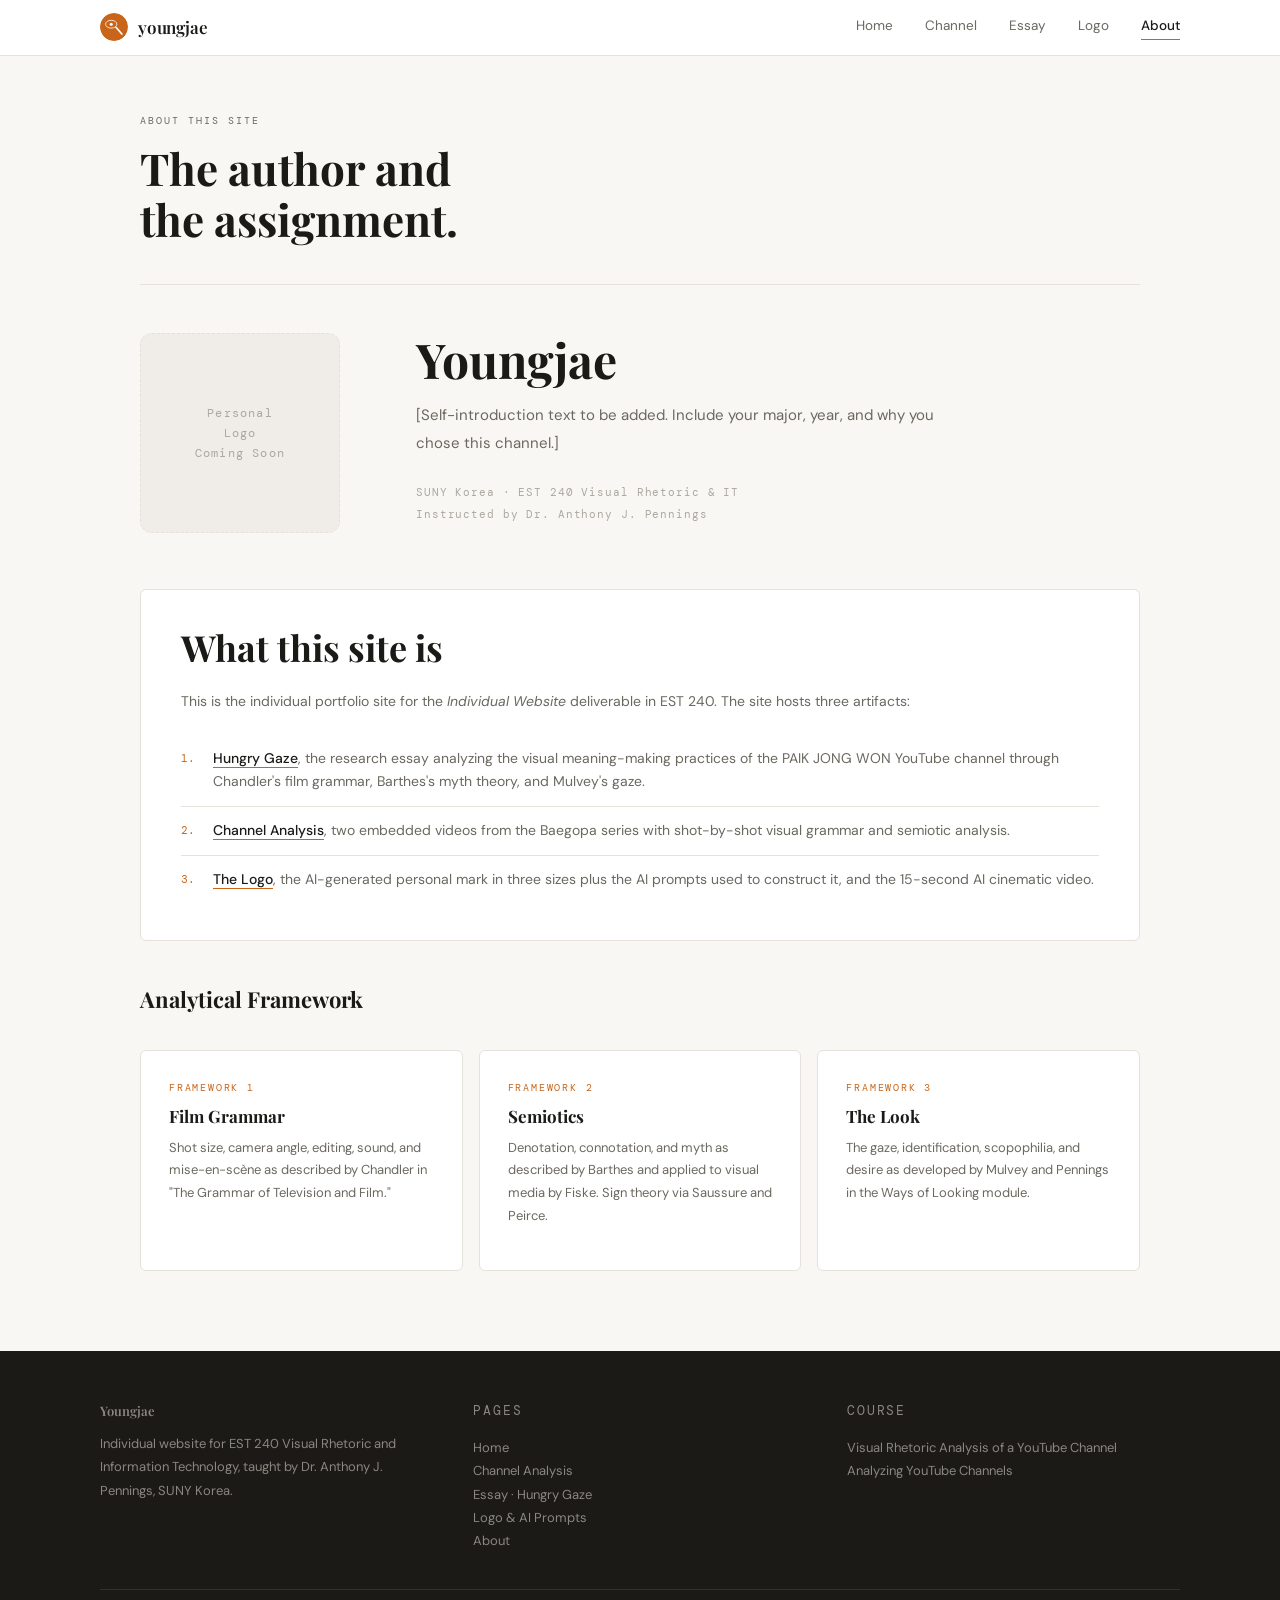
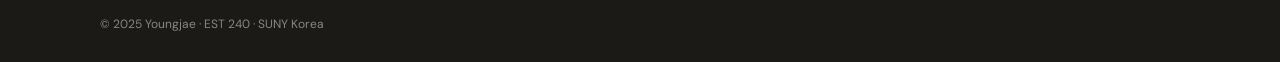
==== about.html @ f931a9ca "Add files via upload" ====
<!DOCTYPE html>
<html lang="en">
<head>
<meta charset="UTF-8">
<meta name="viewport" content="width=device-width, initial-scale=1.0">
<title>About — Hungry Gaze</title>
<link rel="stylesheet" href="style.css">
<style>
.about-header { padding: 56px 0 40px; border-bottom: 1px solid var(--border); margin-bottom: 48px; }
.about-header-label {
  font-family: var(--mono);
  font-size: 10px;
  letter-spacing: 0.2em;
  text-transform: uppercase;
  color: var(--muted);
  margin-bottom: 14px;
  display: block;
}
.about-layout {
  display: grid;
  grid-template-columns: 220px 1fr;
  gap: 56px;
  align-items: start;
  margin-bottom: 56px;
}
.about-logo-box {
  width: 200px;
  height: 200px;
  border-radius: 12px;
}
.about-name {
  font-family: var(--serif);
  font-size: clamp(32px, 4vw, 48px);
  font-weight: 700;
  margin-bottom: 16px;
  line-height: 1.1;
}
.about-bio {
  font-size: 15px;
  line-height: 1.85;
  color: var(--muted);
  max-width: 520px;
  margin-bottom: 24px;
}
.about-meta {
  font-family: var(--mono);
  font-size: 11px;
  letter-spacing: 0.08em;
  color: var(--light);
  line-height: 2;
}
.what-section {
  background: var(--white);
  border: 1px solid var(--border);
  border-radius: var(--radius);
  padding: 36px 40px;
  margin-bottom: 24px;
}
.what-section h2 {
  font-family: var(--serif);
  font-size: clamp(26px, 3.5vw, 36px);
  font-weight: 700;
  margin-bottom: 20px;
  line-height: 1.2;
}
.what-list { list-style: none; counter-reset: items; }
.what-list li {
  counter-increment: items;
  padding: 12px 0 12px 32px;
  position: relative;
  border-bottom: 1px solid var(--border);
  font-size: 14px;
  color: var(--muted);
  line-height: 1.7;
}
.what-list li:last-child { border-bottom: none; }
.what-list li::before {
  content: counter(items) ".";
  position: absolute;
  left: 0;
  font-family: var(--mono);
  font-size: 11px;
  color: var(--accent);
  top: 14px;
}
.what-list li a { color: var(--accent); border-bottom: 1px solid var(--accent); }
.what-list li strong { color: var(--text); font-weight: 500; }
.framework-cards {
  display: grid;
  grid-template-columns: repeat(3, 1fr);
  gap: 16px;
  margin-top: 32px;
  margin-bottom: 60px;
}
@media (max-width: 720px) {
  .about-layout { grid-template-columns: 1fr; }
  .about-logo-box { width: 160px; height: 160px; }
  .framework-cards { grid-template-columns: 1fr; }
  .what-section { padding: 24px 20px; }
}
</style>
</head>
<body>

<nav class="nav">
  <div class="nav-inner">
    <a href="index.html" class="nav-brand">
      <img src="logo-small-icon.svg" style="width:28px;height:28px;border-radius:50%;" alt="logo">
      youngjae
    </a>
    <div class="nav-links">
      <a href="index.html">Home</a>
      <a href="channel.html">Channel</a>
      <a href="essay.html">Essay</a>
      <a href="logo.html">Logo</a>
      <a href="about.html" class="active">About</a>
    </div>
  </div>
</nav>

<div class="page-wrap">

  <div class="about-header">
    <span class="about-header-label">About this site</span>
    <h1 class="section-title" style="font-size:clamp(28px,4vw,44px);">The author and<br>the assignment.</h1>
  </div>

  <!-- Author section -->
  <div class="about-layout">
    <div>
      <div class="placeholder about-logo-box">Personal<br>Logo<br>Coming Soon</div>
    </div>
    <div>
      <h2 class="about-name">Youngjae</h2>
      <p class="about-bio">
        [Self-introduction text to be added. Include your major, year, and why you chose this channel.]
      </p>
      <p class="about-meta">
        SUNY Korea · EST 240 Visual Rhetoric &amp; IT<br>
        Instructed by Dr. Anthony J. Pennings
      </p>
    </div>
  </div>

  <!-- What this site is -->
  <div class="what-section">
    <h2>What this site is</h2>
    <p style="font-size:14px;color:var(--muted);margin-bottom:20px;line-height:1.8;">
      This is the individual portfolio site for the <em>Individual Website</em> deliverable in EST 240.
      The site hosts three artifacts:
    </p>
    <ol class="what-list">
      <li>
        <a href="essay.html"><strong>Hungry Gaze</strong></a>, the research essay analyzing the
        visual meaning-making practices of the PAIK JONG WON YouTube channel through
        Chandler's film grammar, Barthes's myth theory, and Mulvey's gaze.
      </li>
      <li>
        <a href="channel.html"><strong>Channel Analysis</strong></a>, two embedded videos from
        the Baegopa series with shot-by-shot visual grammar and semiotic analysis.
      </li>
      <li>
        <a href="logo.html"><strong>The Logo</strong></a>, the AI-generated personal mark in
        three sizes plus the AI prompts used to construct it, and the 15-second
        AI cinematic video.
      </li>
    </ol>
  </div>

  <!-- Analytical Framework -->
  <h2 style="font-family:var(--serif);font-size:22px;font-weight:700;margin:40px 0 20px;">Analytical Framework</h2>
  <div class="framework-cards">
    <div class="card">
      <p class="card-label">Framework 1</p>
      <h3 class="card-title" style="font-size:17px;">Film Grammar</h3>
      <p class="card-body" style="font-size:13px;">Shot size, camera angle, editing, sound, and mise-en-scène as described by Chandler in "The Grammar of Television and Film."</p>
    </div>
    <div class="card">
      <p class="card-label">Framework 2</p>
      <h3 class="card-title" style="font-size:17px;">Semiotics</h3>
      <p class="card-body" style="font-size:13px;">Denotation, connotation, and myth as described by Barthes and applied to visual media by Fiske. Sign theory via Saussure and Peirce.</p>
    </div>
    <div class="card">
      <p class="card-label">Framework 3</p>
      <h3 class="card-title" style="font-size:17px;">The Look</h3>
      <p class="card-body" style="font-size:13px;">The gaze, identification, scopophilia, and desire as developed by Mulvey and Pennings in the Ways of Looking module.</p>
    </div>
  </div>

</div>

<footer class="footer">
  <div class="footer-inner">
    <div class="footer-col">
      <p class="footer-col-title">Youngjae</p>
      <p>Individual website for EST 240 Visual Rhetoric and Information Technology, taught by Dr. Anthony J. Pennings, SUNY Korea.</p>
    </div>
    <div class="footer-col">
      <p class="footer-col-label">Pages</p>
      <a href="index.html">Home</a>
      <a href="channel.html">Channel Analysis</a>
      <a href="essay.html">Essay · Hungry Gaze</a>
      <a href="logo.html">Logo &amp; AI Prompts</a>
      <a href="about.html">About</a>
    </div>
    <div class="footer-col">
      <p class="footer-col-label">Course</p>
      <a href="#">Visual Rhetoric Analysis of a YouTube Channel</a>
      <a href="#">Analyzing YouTube Channels</a>
    </div>
  </div>
  <div class="footer-bottom">
    <span>© 2025 Youngjae · EST 240 · SUNY Korea</span>
  </div>
</footer>

</body>
</html>
---- style.css ----
/* ============================================================
   HUNGRY GAZE — Shared Stylesheet
   EST 240 Visual Rhetoric & IT · SUNY Korea · Youngjae
   ============================================================ */

@import url('https://fonts.googleapis.com/css2?family=Playfair+Display:ital,wght@0,400;0,600;0,700;1,400;1,600&family=DM+Sans:wght@300;400;500&family=DM+Mono:wght@400;500&display=swap');

/* ── Variables ─────────────────────────────────────────── */
:root {
  --bg:           #f9f7f4;
  --white:        #ffffff;
  --text:         #1a1a17;
  --muted:        #6b6860;
  --light:        #aaa89f;
  --accent:       #c8651a;
  --accent-light: #fdf0e6;
  --border:       #e5e1db;
  --nav-bg:       #ffffff;
  --footer-bg:    #1c1a17;
  --footer-text:  #ede9e3;
  --footer-muted: #8a8680;
  --card-bg:      #ffffff;
  --max-w:        1080px;
  --radius:       6px;

  /* Fonts */
  --serif:  'Playfair Display', 'Times New Roman', Georgia, serif;
  --sans:   'DM Sans', -apple-system, sans-serif;
  --mono:   'DM Mono', 'Courier New', monospace;
}

/* ── Reset ─────────────────────────────────────────────── */
*, *::before, *::after { box-sizing: border-box; margin: 0; padding: 0; }
html { scroll-behavior: smooth; }
body {
  font-family: var(--sans);
  font-size: 15px;
  line-height: 1.7;
  background: var(--bg);
  color: var(--text);
  -webkit-font-smoothing: antialiased;
}
a { color: inherit; text-decoration: none; }
img { max-width: 100%; display: block; }

/* ── Navigation ─────────────────────────────────────────── */
.nav {
  position: sticky;
  top: 0;
  z-index: 999;
  background: var(--nav-bg);
  border-bottom: 1px solid var(--border);
  height: 56px;
  display: flex;
  align-items: center;
  padding: 0 40px;
}
.nav-inner {
  max-width: var(--max-w);
  margin: 0 auto;
  width: 100%;
  display: flex;
  align-items: center;
  justify-content: space-between;
}
.nav-brand {
  display: flex;
  align-items: center;
  gap: 10px;
  font-family: var(--serif);
  font-size: 17px;
  font-weight: 600;
  color: var(--text);
  letter-spacing: -0.01em;
}
.nav-logo-box {
  width: 28px;
  height: 28px;
  background: var(--accent);
  border-radius: 50%;
  display: flex;
  align-items: center;
  justify-content: center;
  color: white;
  font-family: var(--mono);
  font-size: 11px;
  font-weight: 500;
  letter-spacing: 0;
  flex-shrink: 0;
}
.nav-links {
  display: flex;
  align-items: center;
  gap: 32px;
}
.nav-links a {
  font-size: 13.5px;
  font-weight: 400;
  color: var(--muted);
  padding-bottom: 2px;
  border-bottom: 1.5px solid transparent;
  transition: color 0.15s, border-color 0.15s;
}
.nav-links a:hover { color: var(--text); }
.nav-links a.active {
  color: var(--text);
  border-bottom-color: var(--accent);
  font-weight: 500;
}

/* ── Footer ─────────────────────────────────────────────── */
.footer {
  background: var(--footer-bg);
  color: var(--footer-text);
  padding: 48px 40px 28px;
  margin-top: 80px;
}
.footer-inner {
  max-width: var(--max-w);
  margin: 0 auto;
  display: grid;
  grid-template-columns: 1fr 1fr 1fr;
  gap: 40px;
  padding-bottom: 36px;
  border-bottom: 1px solid rgba(255,255,255,0.1);
}
.footer-col-title {
  font-family: var(--serif);
  font-size: 15px;
  font-weight: 600;
  color: var(--footer-text);
  margin-bottom: 10px;
}
.footer-col p,
.footer-col a {
  font-size: 13px;
  color: var(--footer-muted);
  line-height: 1.8;
  display: block;
}
.footer-col a:hover { color: var(--footer-text); }
.footer-col-label {
  font-family: var(--mono);
  font-size: 10px;
  letter-spacing: 0.15em;
  text-transform: uppercase;
  color: var(--footer-muted);
  margin-bottom: 14px;
}
.footer-bottom {
  max-width: var(--max-w);
  margin: 24px auto 0;
  font-size: 12px;
  color: var(--footer-muted);
  display: flex;
  justify-content: space-between;
  align-items: center;
}

/* ── Page wrapper ───────────────────────────────────────── */
.page-wrap {
  max-width: var(--max-w);
  margin: 0 auto;
  padding: 0 40px;
}

/* ── Eyebrow label ──────────────────────────────────────── */
.eyebrow {
  font-family: var(--mono);
  font-size: 10.5px;
  letter-spacing: 0.18em;
  text-transform: uppercase;
  color: var(--accent);
  display: block;
  margin-bottom: 14px;
}

/* ── Section headings ───────────────────────────────────── */
.section-title {
  font-family: var(--serif);
  font-size: clamp(26px, 3.5vw, 38px);
  font-weight: 700;
  line-height: 1.15;
  color: var(--text);
}

/* ── Cards ──────────────────────────────────────────────── */
.card {
  background: var(--card-bg);
  border: 1px solid var(--border);
  border-radius: var(--radius);
  padding: 28px 28px 24px;
  transition: border-color 0.2s, box-shadow 0.2s;
}
.card:hover {
  border-color: var(--accent);
  box-shadow: 0 4px 16px rgba(200,101,26,0.08);
}
.card-label {
  font-family: var(--mono);
  font-size: 10px;
  letter-spacing: 0.18em;
  text-transform: uppercase;
  color: var(--accent);
  margin-bottom: 10px;
}
.card-title {
  font-family: var(--serif);
  font-size: 19px;
  font-weight: 700;
  margin-bottom: 10px;
  line-height: 1.2;
}
.card-body {
  font-size: 13.5px;
  color: var(--muted);
  line-height: 1.75;
  margin-bottom: 18px;
}
.card-link {
  font-size: 13px;
  font-weight: 500;
  color: var(--accent);
  border-bottom: 1px solid var(--accent);
  padding-bottom: 1px;
  transition: opacity 0.15s;
}
.card-link:hover { opacity: 0.7; }

/* ── Buttons ─────────────────────────────────────────────── */
.btn {
  display: inline-block;
  padding: 10px 22px;
  font-size: 13.5px;
  font-weight: 500;
  border: 1.5px solid var(--text);
  border-radius: 3px;
  color: var(--text);
  transition: background 0.15s, color 0.15s;
  cursor: pointer;
}
.btn:hover { background: var(--text); color: var(--white); }
.btn-accent {
  border-color: var(--accent);
  color: var(--accent);
}
.btn-accent:hover { background: var(--accent); color: var(--white); }

/* ── Placeholder box ────────────────────────────────────── */
.placeholder {
  background: #f0ede8;
  border: 1.5px dashed var(--border);
  border-radius: var(--radius);
  display: flex;
  align-items: center;
  justify-content: center;
  color: var(--light);
  font-size: 12px;
  font-family: var(--mono);
  letter-spacing: 0.1em;
  text-align: center;
  padding: 12px;
}

/* ── Divider ─────────────────────────────────────────────── */
.divider { border: none; border-top: 1px solid var(--border); margin: 48px 0; }

/* ── Video embed ─────────────────────────────────────────── */
.video-wrap {
  position: relative;
  padding-bottom: 56.25%;
  height: 0;
  border-radius: var(--radius);
  overflow: hidden;
  border: 1px solid var(--border);
  background: #111;
}
.video-wrap iframe {
  position: absolute;
  top: 0; left: 0;
  width: 100%; height: 100%;
  border: none;
}
.video-caption {
  font-size: 12px;
  color: var(--light);
  margin-top: 8px;
  font-style: italic;
  font-family: var(--serif);
}

/* ── Tag pills ──────────────────────────────────────────── */
.tags { display: flex; gap: 8px; flex-wrap: wrap; margin-top: 14px; }
.tag {
  font-family: var(--mono);
  font-size: 10.5px;
  padding: 4px 12px;
  border-radius: 20px;
  background: var(--accent-light);
  color: var(--accent);
  letter-spacing: 0.05em;
}

/* ── Analysis card highlight ────────────────────────────── */
.highlight-bar {
  border-left: 3px solid var(--accent);
  padding: 8px 14px;
  background: var(--accent-light);
  font-size: 12.5px;
  color: var(--accent);
  margin-top: 14px;
  border-radius: 0 4px 4px 0;
  line-height: 1.6;
}

/* ── Table ──────────────────────────────────────────────── */
.table-wrap { overflow-x: auto; margin: 24px 0; }
table { width: 100%; border-collapse: collapse; font-size: 13.5px; }
th {
  text-align: left;
  padding: 10px 14px;
  font-family: var(--mono);
  font-size: 10px;
  letter-spacing: 0.15em;
  text-transform: uppercase;
  color: var(--muted);
  background: #f0ede8;
  border: 1px solid var(--border);
  font-weight: 400;
}
td {
  padding: 12px 14px;
  border: 1px solid var(--border);
  vertical-align: top;
  line-height: 1.7;
  color: var(--muted);
}
td:first-child { font-weight: 500; color: var(--text); width: 140px; background: #faf8f5; }

/* ── Stat numbers ───────────────────────────────────────── */
.stat-row {
  display: flex;
  gap: 40px;
  margin: 28px 0;
  flex-wrap: wrap;
}
.stat { text-align: center; }
.stat-num {
  font-family: var(--serif);
  font-size: 32px;
  font-weight: 700;
  color: var(--text);
  display: block;
  line-height: 1.1;
}
.stat-label {
  font-size: 12px;
  color: var(--muted);
  font-family: var(--mono);
  letter-spacing: 0.05em;
  margin-top: 4px;
  display: block;
}

/* ── Responsive ─────────────────────────────────────────── */
@media (max-width: 720px) {
  .nav { padding: 0 20px; }
  .page-wrap { padding: 0 20px; }
  .footer { padding: 40px 20px 24px; }
  .footer-inner { grid-template-columns: 1fr 1fr; gap: 24px; }
  .footer-inner > :last-child { grid-column: 1 / -1; }
}
@media (max-width: 480px) {
  .footer-inner { grid-template-columns: 1fr; }
}
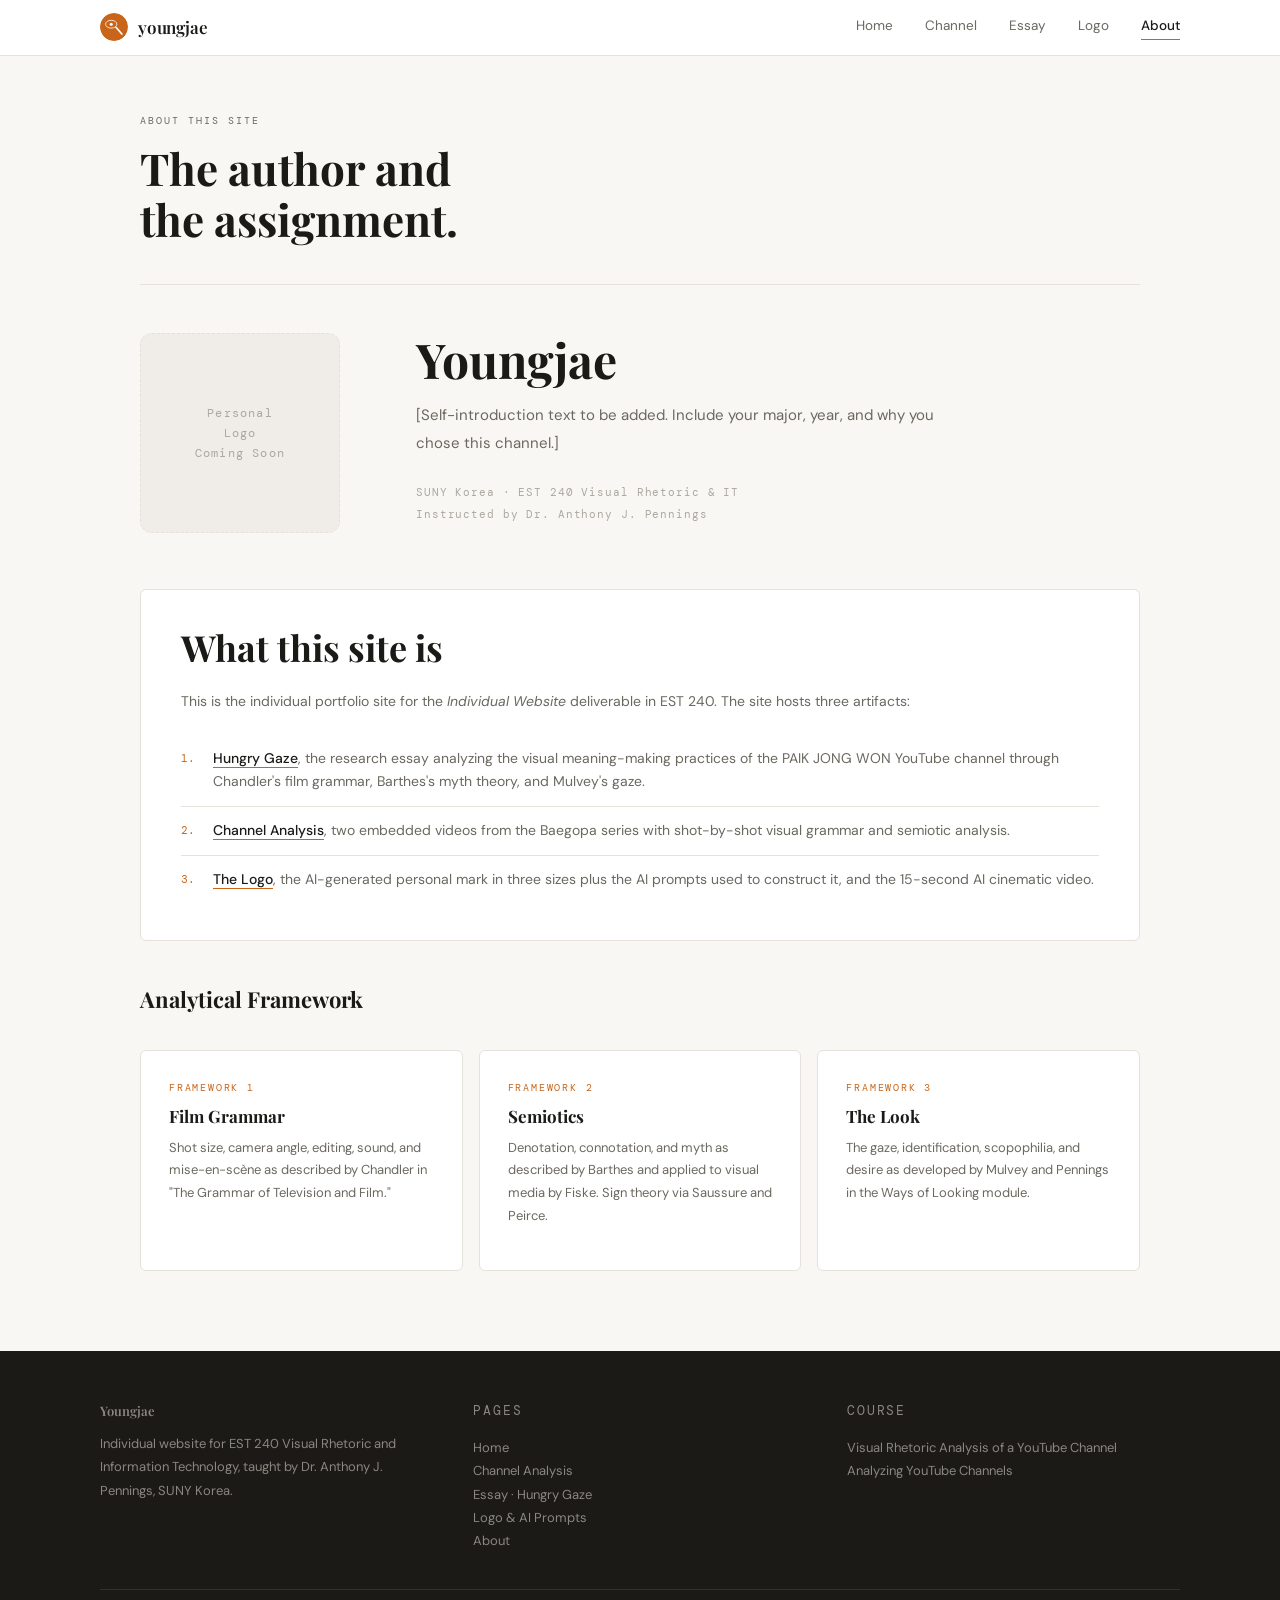
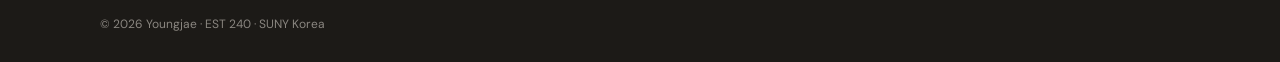
==== commit e611801c: "Update about.html" ====
--- a/about.html
+++ b/about.html
@@ -210,7 +210,7 @@
     </div>
   </div>
   <div class="footer-bottom">
-    <span>© 2025 Youngjae · EST 240 · SUNY Korea</span>
+    <span>© 2026 Youngjae · EST 240 · SUNY Korea</span>
   </div>
 </footer>
 
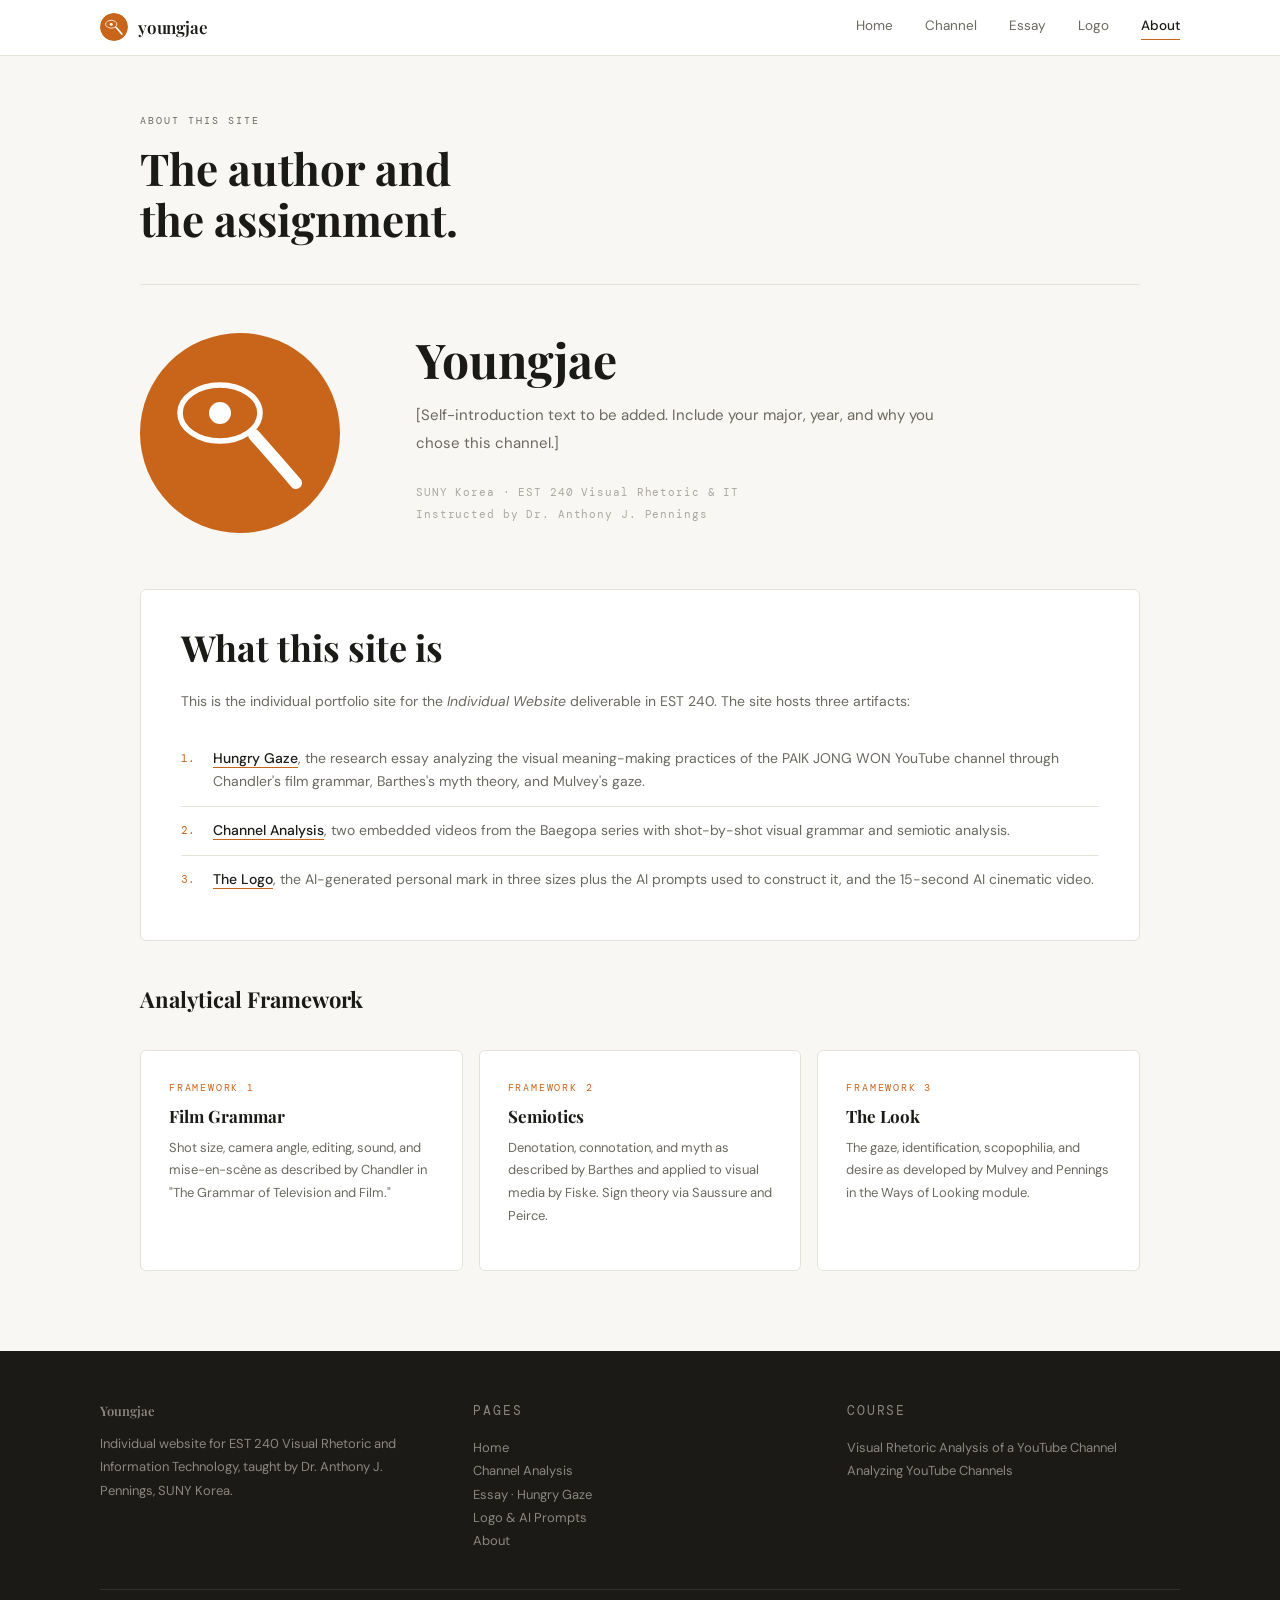
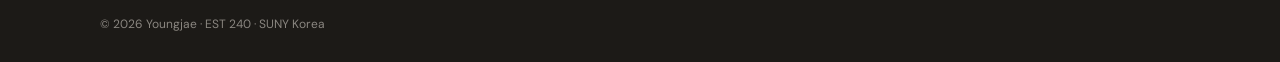
==== commit 64bcf17a: "Update about.html" ====
--- a/about.html
+++ b/about.html
@@ -128,7 +128,9 @@
   <!-- Author section -->
   <div class="about-layout">
     <div>
-      <div class="placeholder about-logo-box">Personal<br>Logo<br>Coming Soon</div>
+      <img src="logo-small-icon.svg" 
+     style="width:200px;height:200px;border-radius:12px;" 
+     alt="Youngjae logo">
     </div>
     <div>
       <h2 class="about-name">Youngjae</h2>
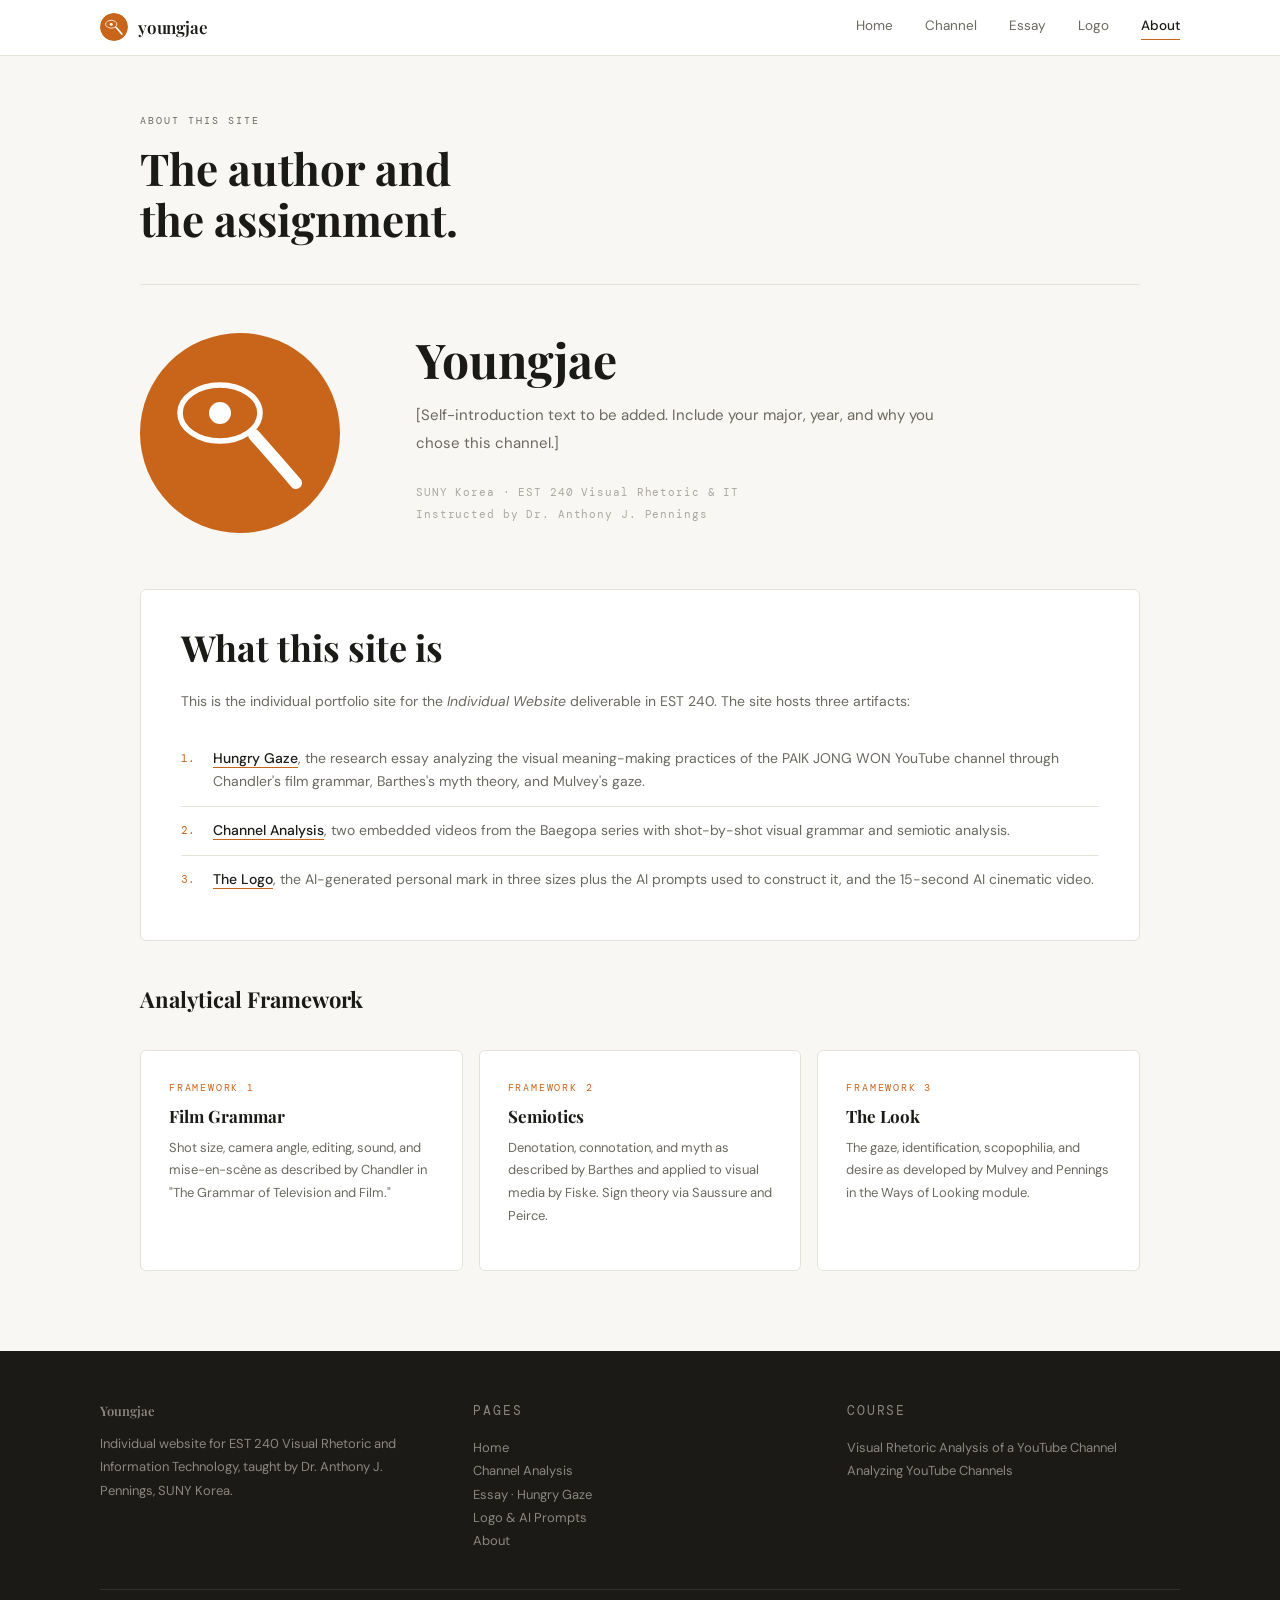
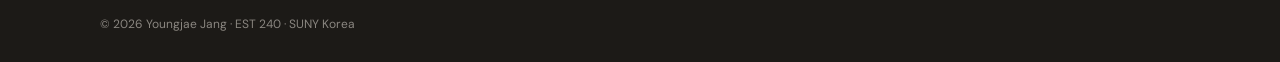
==== commit 8bd3903e: "Update about.html" ====
--- a/about.html
+++ b/about.html
@@ -212,7 +212,7 @@
     </div>
   </div>
   <div class="footer-bottom">
-    <span>© 2026 Youngjae · EST 240 · SUNY Korea</span>
+    <span>© 2026 Youngjae Jang · EST 240 · SUNY Korea</span>
   </div>
 </footer>
 
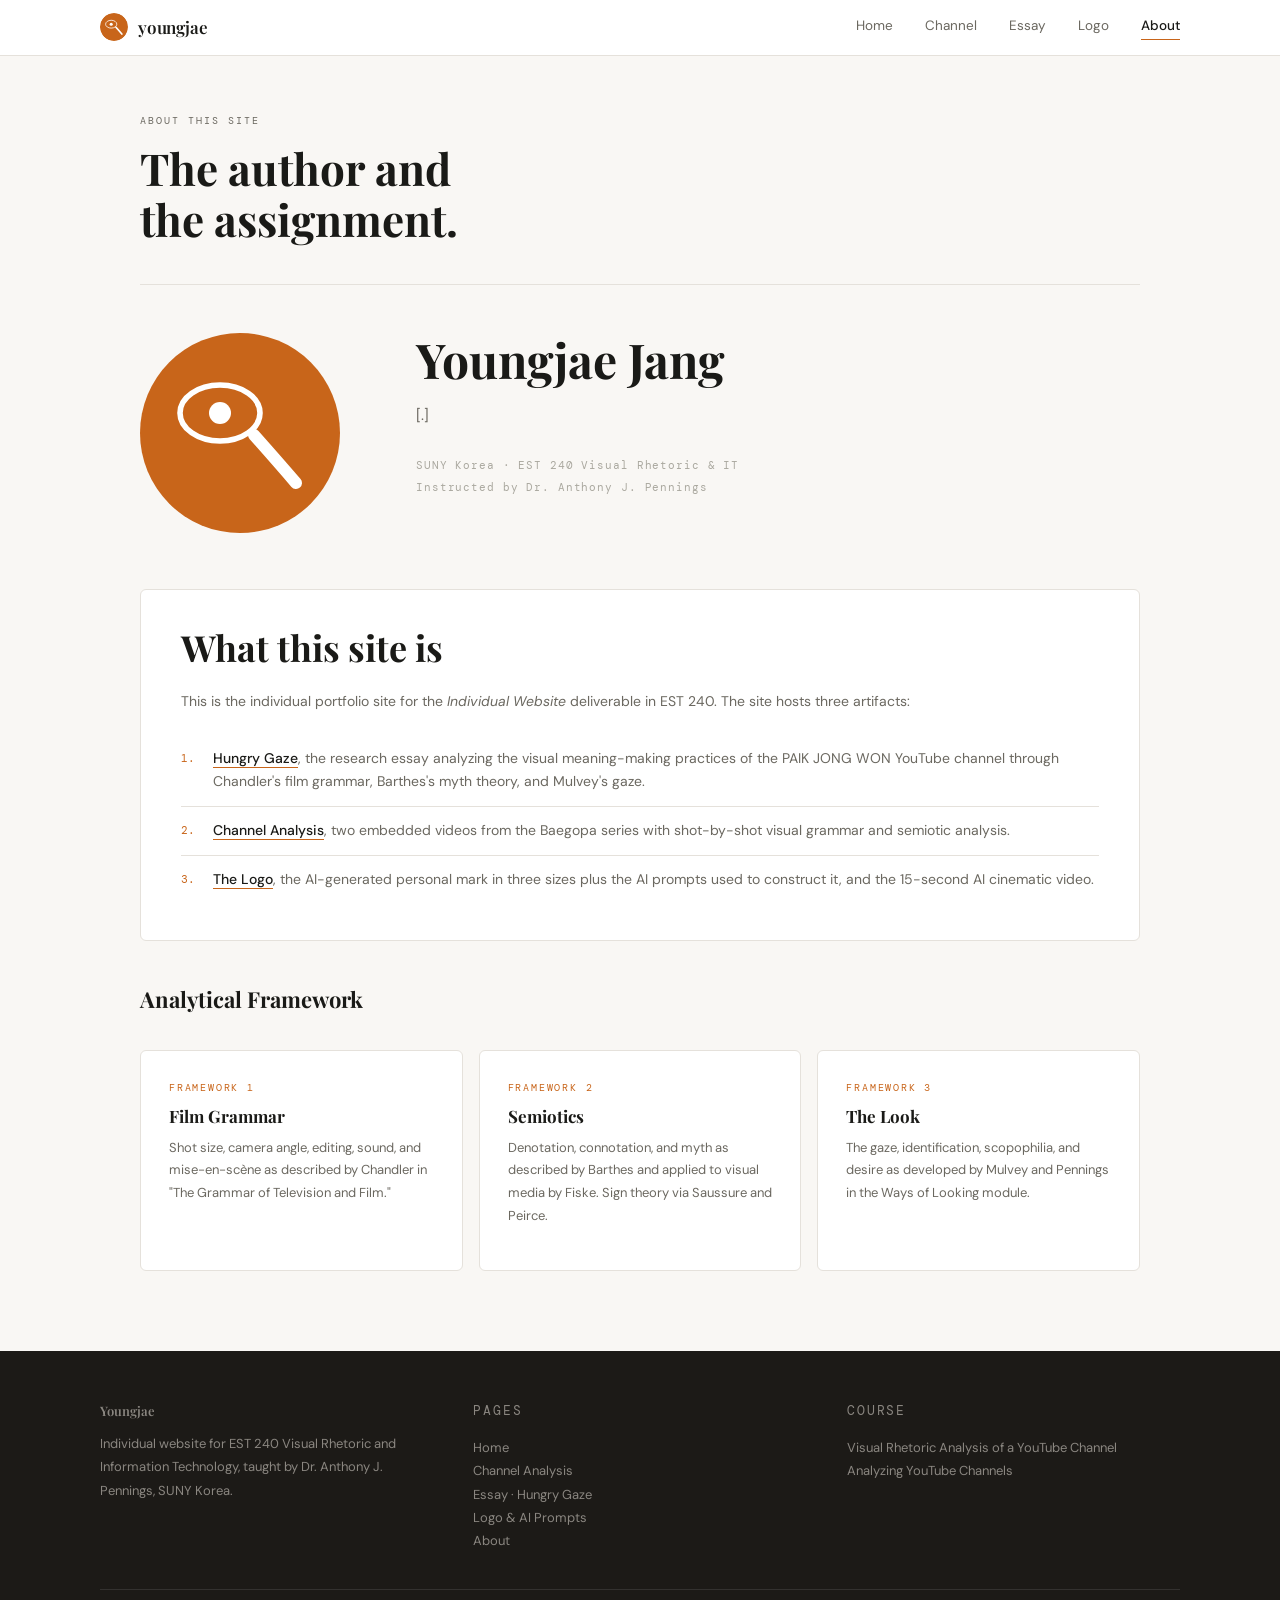
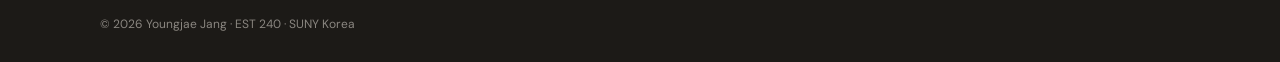
==== commit 8b32d3b5: "Update about.html" ====
--- a/about.html
+++ b/about.html
@@ -133,9 +133,9 @@
      alt="Youngjae logo">
     </div>
     <div>
-      <h2 class="about-name">Youngjae</h2>
+      <h2 class="about-name">Youngjae Jang</h2>
       <p class="about-bio">
-        [Self-introduction text to be added. Include your major, year, and why you chose this channel.]
+        [.]
       </p>
       <p class="about-meta">
         SUNY Korea · EST 240 Visual Rhetoric &amp; IT<br>
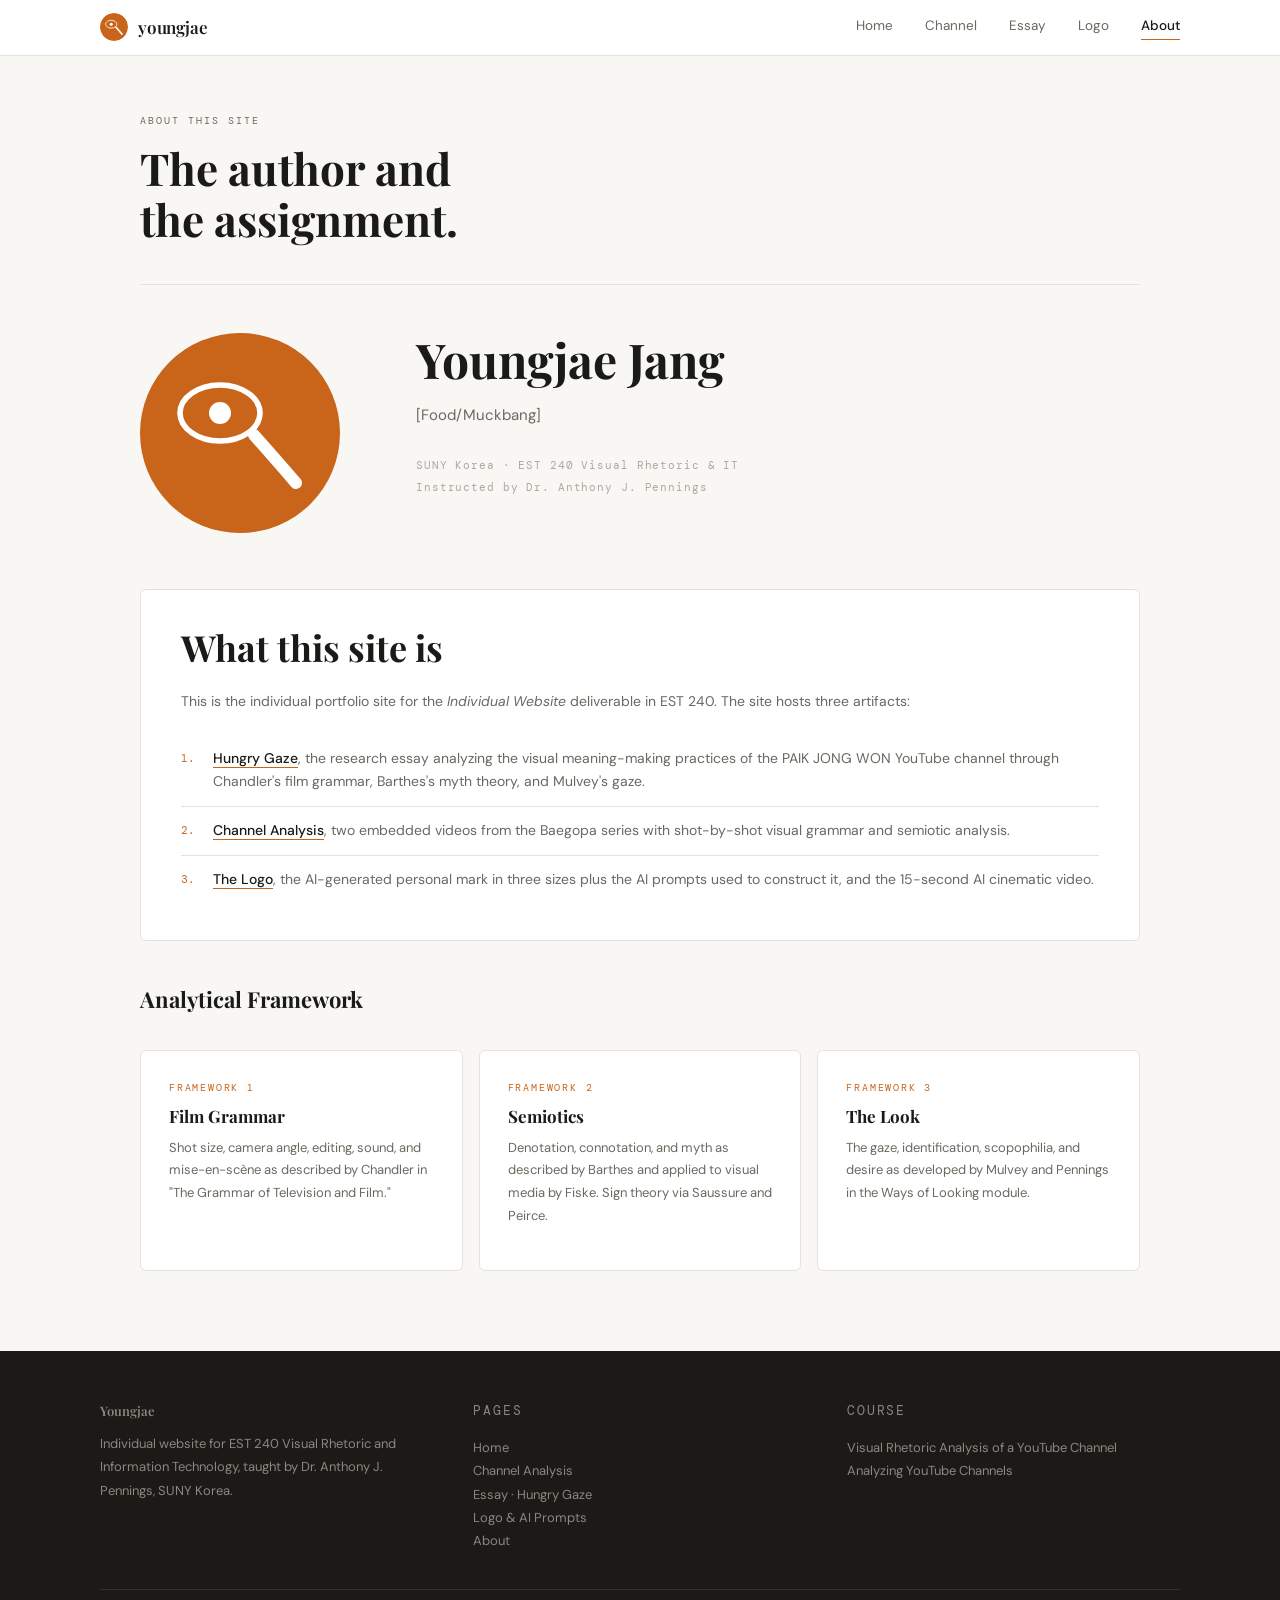
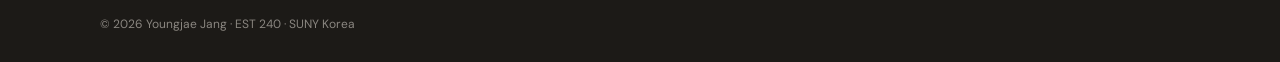
==== commit b567135d: "Update about.html" ====
--- a/about.html
+++ b/about.html
@@ -135,7 +135,7 @@
     <div>
       <h2 class="about-name">Youngjae Jang</h2>
       <p class="about-bio">
-        [.]
+        [Food/Muckbang]
       </p>
       <p class="about-meta">
         SUNY Korea · EST 240 Visual Rhetoric &amp; IT<br>
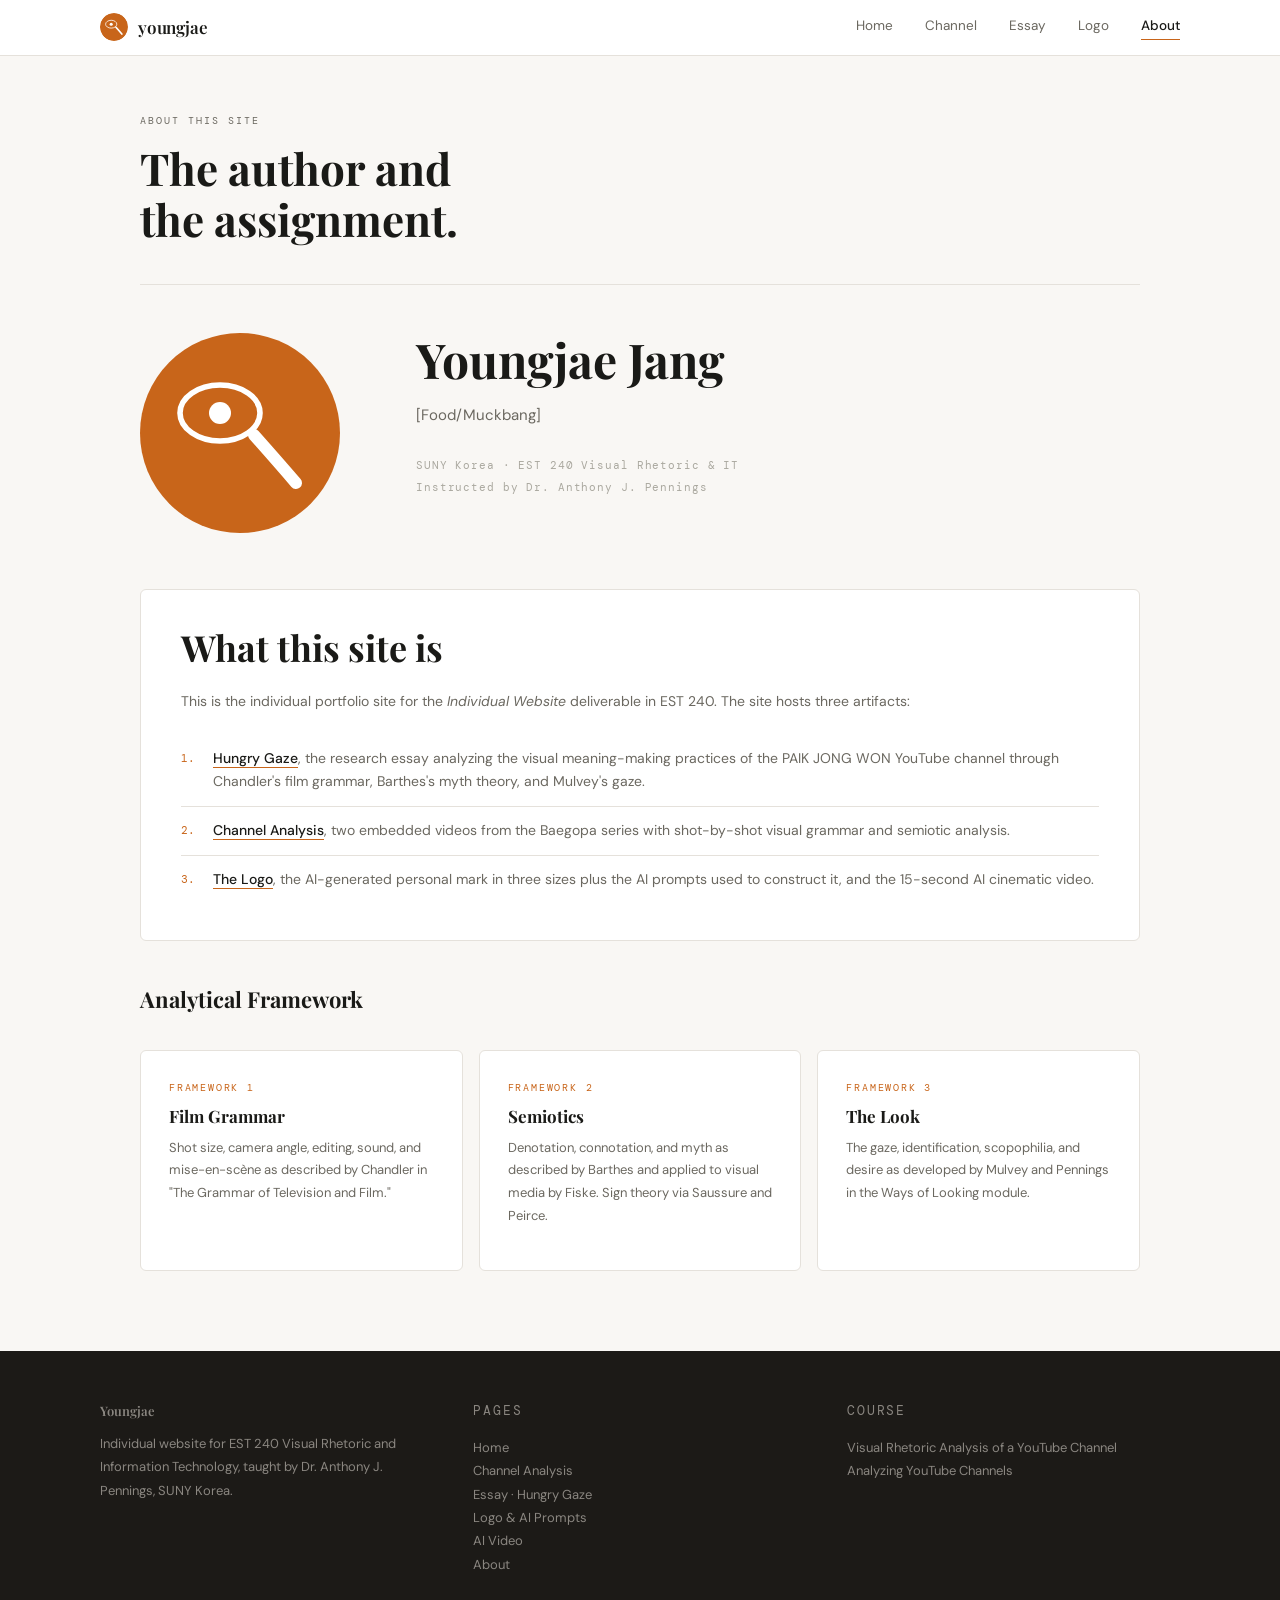
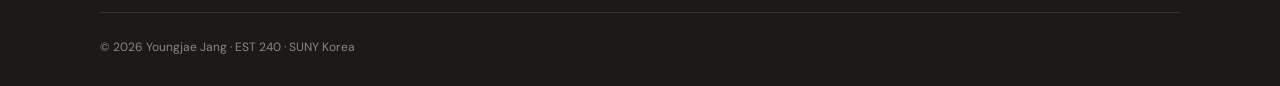
==== commit f8d17a7d: "Update about.html" ====
--- a/about.html
+++ b/about.html
@@ -203,6 +203,7 @@
       <a href="channel.html">Channel Analysis</a>
       <a href="essay.html">Essay · Hungry Gaze</a>
       <a href="logo.html">Logo &amp; AI Prompts</a>
+      <a href="ai-video.html">AI Video</a>
       <a href="about.html">About</a>
     </div>
     <div class="footer-col">
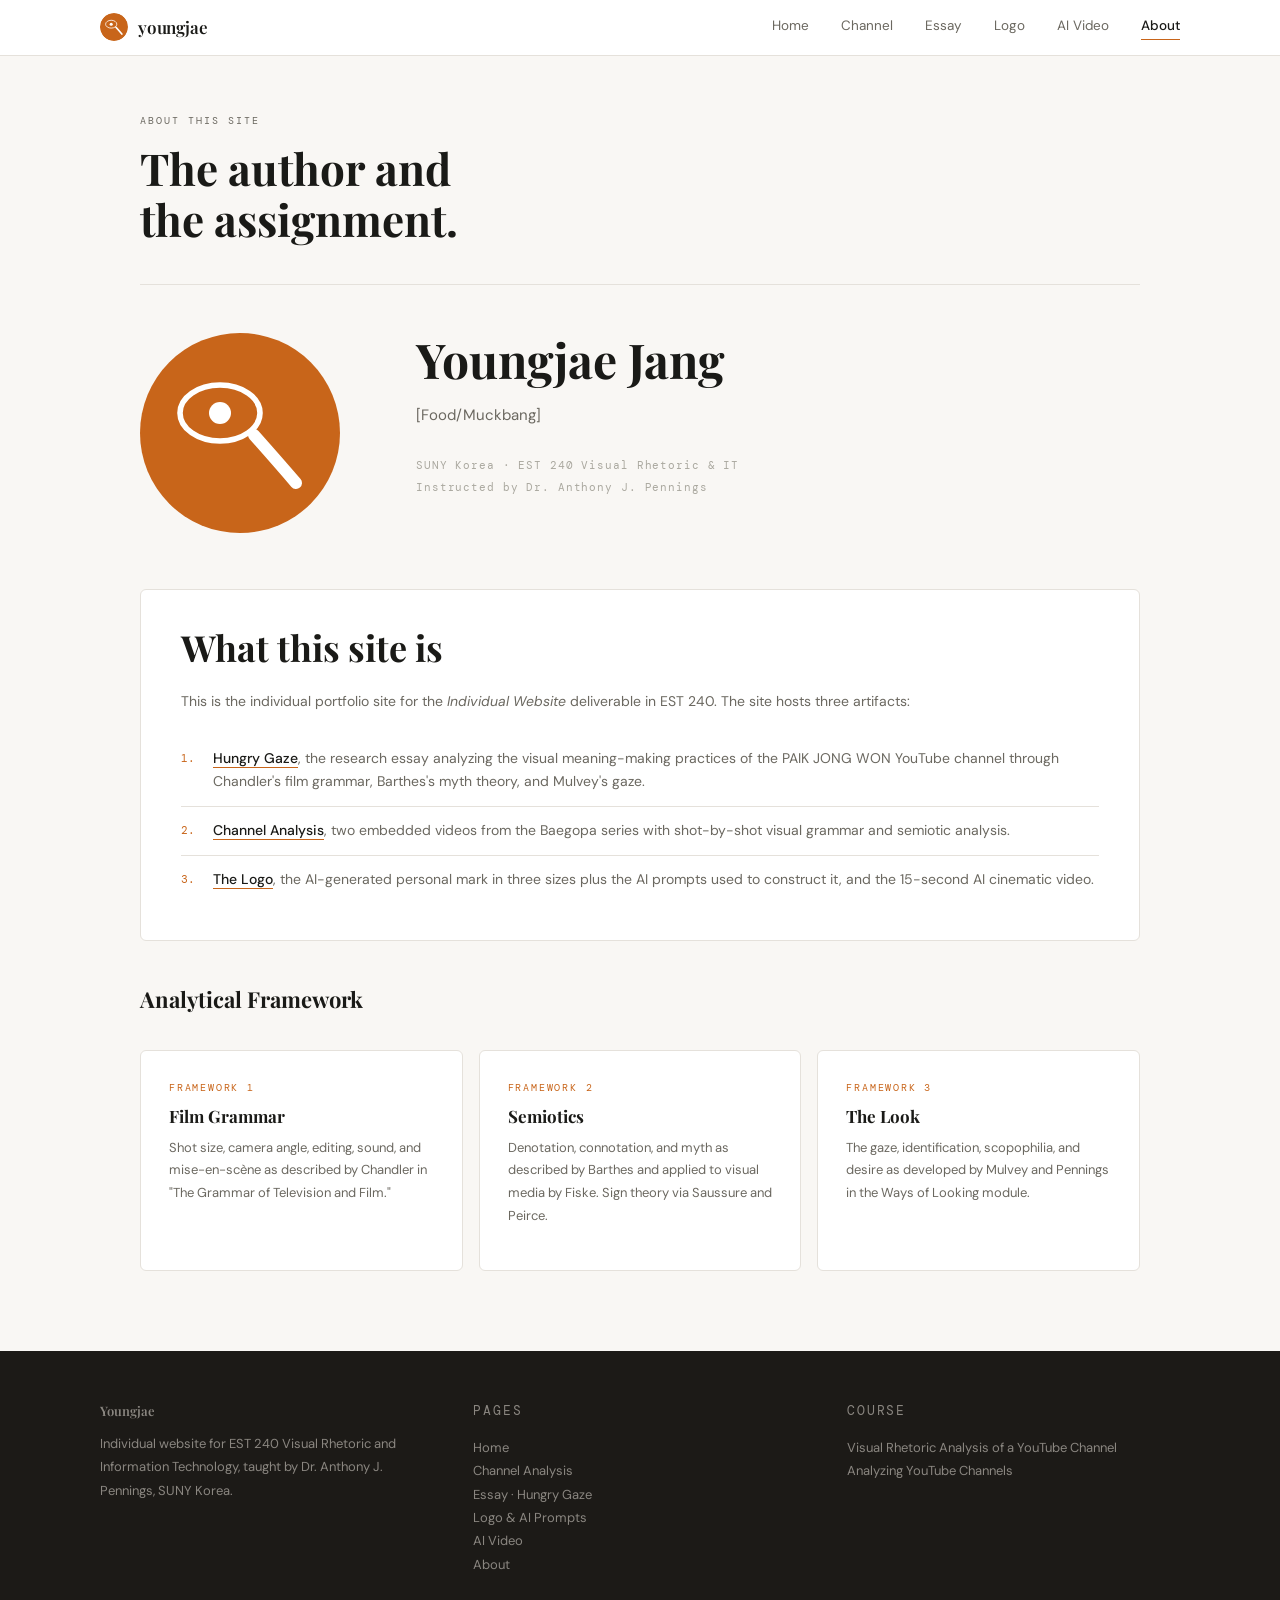
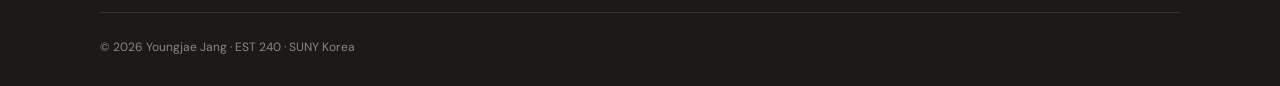
==== commit a6e99fdf: "Update about.html" ====
--- a/about.html
+++ b/about.html
@@ -113,6 +113,7 @@
       <a href="channel.html">Channel</a>
       <a href="essay.html">Essay</a>
       <a href="logo.html">Logo</a>
+      <a href="ai-video.html">AI Video</a>
       <a href="about.html" class="active">About</a>
     </div>
   </div>
